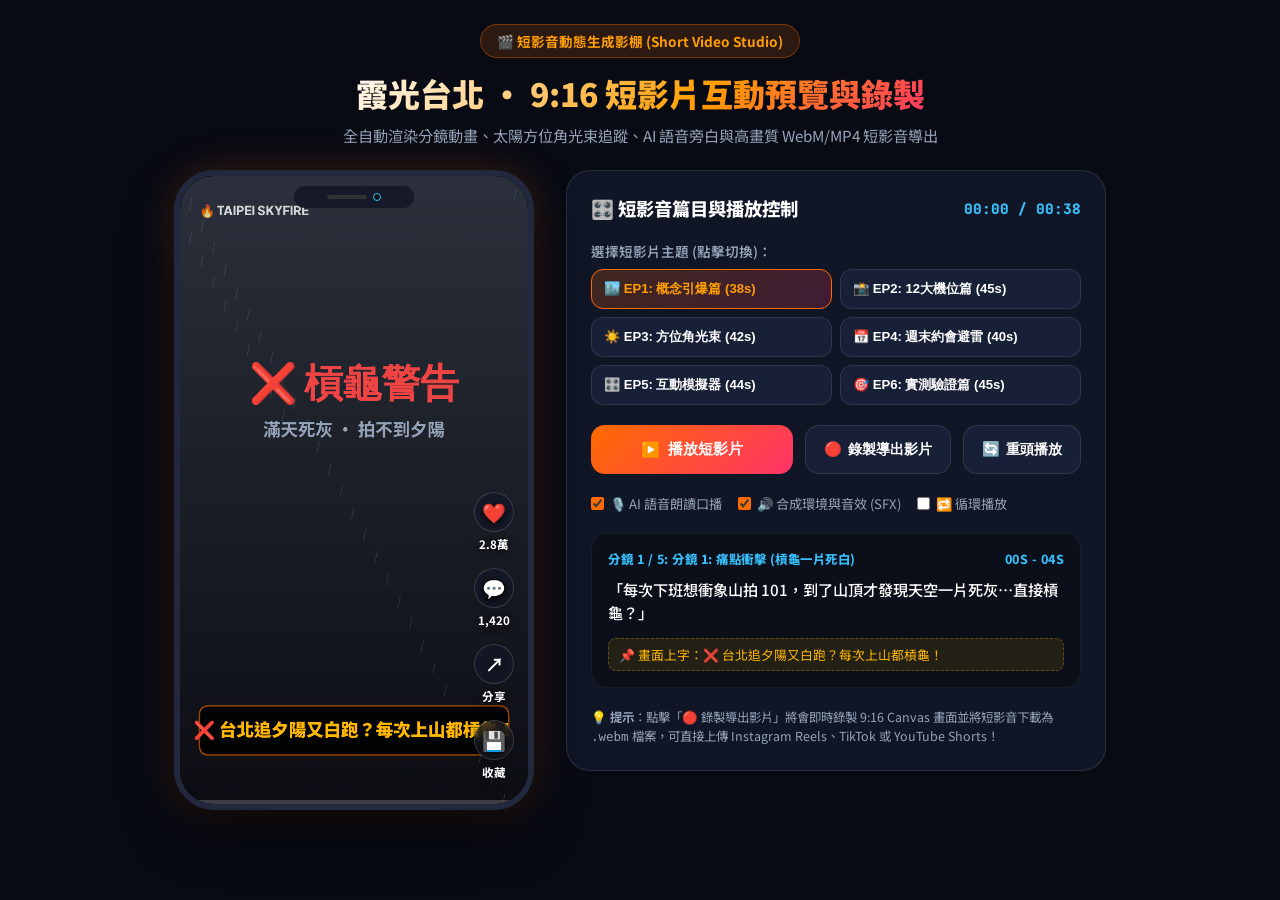
==== video.html @ 23a9385f "feat: implement interactive 9:16 Short Video Studio and Video Generator (video.html)" ====
<!DOCTYPE html>
<html lang="zh-TW">
<head>
  <meta charset="UTF-8">
  <meta name="viewport" content="width=device-width, initial-scale=1.0">
  <title>霞光台北 - 9:16 短影音互動展示與生成影棚 (Short Video Studio)</title>
  <link rel="preconnect" href="https://fonts.googleapis.com">
  <link rel="preconnect" href="https://fonts.gstatic.com" crossorigin>
  <link href="https://fonts.googleapis.com/css2?family=Plus+Jakarta+Sans:wght@400;600;800;900&family=Noto+Sans+TC:wght@400;500;700;900&family=JetBrains+Mono:wght@500;700&display=swap" rel="stylesheet">
  <style>
    :root {
      --bg-dark: #080b14;
      --surface-1: #101626;
      --surface-2: #172036;
      --border-color: rgba(255, 255, 255, 0.1);
      --accent-orange: #ff6b00;
      --accent-red: #ff3366;
      --accent-gold: #ffb703;
      --accent-cyan: #38bdf8;
      --text-primary: #ffffff;
      --text-muted: #94a3b8;
    }

    * {
      box-sizing: border-box;
      margin: 0;
      padding: 0;
    }

    body {
      background-color: var(--bg-dark);
      color: var(--text-primary);
      font-family: 'Noto Sans TC', 'Plus Jakarta Sans', sans-serif;
      min-height: 100vh;
      display: flex;
      flex-direction: column;
      align-items: center;
      padding: 24px 16px;
      overflow-x: hidden;
    }

    header {
      text-align: center;
      margin-bottom: 24px;
      max-width: 900px;
    }

    .studio-badge {
      display: inline-flex;
      align-items: center;
      gap: 6px;
      padding: 6px 16px;
      background: rgba(255, 107, 0, 0.15);
      border: 1px solid rgba(255, 107, 0, 0.35);
      border-radius: 9999px;
      color: #ff9e00;
      font-size: 0.85rem;
      font-weight: 700;
      margin-bottom: 12px;
    }

    h1 {
      font-size: 2rem;
      font-weight: 900;
      background: linear-gradient(135deg, #fff 0%, #ff9e00 60%, #ff3366 100%);
      -webkit-background-clip: text;
      -webkit-text-fill-color: transparent;
      margin-bottom: 8px;
    }

    p.subtitle {
      color: var(--text-muted);
      font-size: 0.95rem;
    }

    /* 主工作台佈局 */
    .studio-container {
      display: flex;
      flex-direction: row;
      gap: 32px;
      max-width: 1200px;
      width: 100%;
      align-items: flex-start;
      justify-content: center;
    }

    @media (max-width: 960px) {
      .studio-container {
        flex-direction: column;
        align-items: center;
      }
    }

    /* 9:16 手機模擬器框 */
    .phone-mockup-wrapper {
      position: relative;
      width: 360px;
      height: 640px;
      background: #000;
      border-radius: 40px;
      border: 6px solid #22293e;
      box-shadow: 0 25px 60px -15px rgba(0, 0, 0, 0.8), 0 0 40px rgba(255, 107, 0, 0.2);
      overflow: hidden;
      flex-shrink: 0;
    }

    .phone-notch {
      position: absolute;
      top: 10px;
      left: 50%;
      transform: translateX(-50%);
      width: 120px;
      height: 22px;
      background: #151928;
      border-radius: 12px;
      z-index: 100;
      display: flex;
      align-items: center;
      justify-content: center;
      gap: 6px;
    }

    .phone-speaker {
      width: 40px;
      height: 4px;
      background: #333;
      border-radius: 2px;
    }

    .phone-lens {
      width: 8px;
      height: 8px;
      background: #111;
      border: 1px solid #38bdf8;
      border-radius: 50%;
    }

    /* 影片畫布舞台 */
    #videoCanvas {
      width: 100%;
      height: 100%;
      display: block;
      background: #000;
    }

    /* 社群互動浮動層 (Reels / TikTok UI) */
    .reels-overlay {
      position: absolute;
      bottom: 24px;
      right: 14px;
      display: flex;
      flex-direction: column;
      align-items: center;
      gap: 16px;
      z-index: 50;
      pointer-events: none;
    }

    .reel-action-btn {
      display: flex;
      flex-direction: column;
      align-items: center;
      gap: 4px;
      color: #fff;
      font-size: 0.72rem;
      font-weight: 700;
      text-shadow: 0 2px 8px rgba(0,0,0,0.8);
    }

    .reel-action-icon {
      width: 40px;
      height: 40px;
      background: rgba(20, 26, 42, 0.65);
      backdrop-filter: blur(8px);
      border-radius: 50%;
      display: flex;
      align-items: center;
      justify-content: center;
      font-size: 1.2rem;
      border: 1px solid rgba(255, 255, 255, 0.15);
    }

    .progress-bar-container {
      position: absolute;
      bottom: 0;
      left: 0;
      width: 100%;
      height: 4px;
      background: rgba(255, 255, 255, 0.2);
      z-index: 90;
    }

    .progress-bar-fill {
      height: 100%;
      width: 0%;
      background: linear-gradient(90deg, #ff9e00, #ff3366);
      transition: width 0.1s linear;
    }

    /* 控制面板 */
    .control-panel {
      flex: 1;
      max-width: 540px;
      background: var(--surface-1);
      border: 1px solid var(--border-color);
      border-radius: 24px;
      padding: 24px;
      display: flex;
      flex-direction: column;
      gap: 20px;
    }

    .panel-title {
      font-size: 1.15rem;
      font-weight: 800;
      display: flex;
      align-items: center;
      justify-content: space-between;
    }

    .episode-selector {
      display: flex;
      flex-direction: column;
      gap: 8px;
    }

    .episode-label {
      font-size: 0.85rem;
      color: var(--text-muted);
      font-weight: 600;
    }

    .episode-tabs {
      display: grid;
      grid-template-columns: repeat(2, 1fr);
      gap: 8px;
    }

    .ep-btn {
      padding: 10px 12px;
      background: var(--surface-2);
      border: 1px solid var(--border-color);
      border-radius: 12px;
      color: var(--text-primary);
      font-size: 0.82rem;
      font-weight: 700;
      cursor: pointer;
      text-align: left;
      transition: all 0.2s;
    }

    .ep-btn:hover {
      border-color: rgba(255, 107, 0, 0.4);
      background: rgba(255, 107, 0, 0.08);
    }

    .ep-btn.active {
      background: linear-gradient(135deg, rgba(255, 107, 0, 0.2), rgba(255, 51, 102, 0.2));
      border-color: #ff6b00;
      color: #ff9e00;
    }

    /* 播放控制按鈕群 */
    .player-controls-row {
      display: flex;
      gap: 12px;
      align-items: center;
    }

    .btn-main-action {
      flex: 1;
      padding: 14px 20px;
      background: linear-gradient(135deg, #ff6b00, #ff3366);
      border: none;
      border-radius: 14px;
      color: #fff;
      font-size: 0.95rem;
      font-weight: 800;
      cursor: pointer;
      display: flex;
      align-items: center;
      justify-content: center;
      gap: 8px;
      transition: transform 0.2s, box-shadow 0.2s;
    }

    .btn-main-action:hover {
      transform: translateY(-2px);
      box-shadow: 0 10px 25px -5px rgba(255, 107, 0, 0.5);
    }

    .btn-secondary {
      padding: 14px 18px;
      background: var(--surface-2);
      border: 1px solid var(--border-color);
      border-radius: 14px;
      color: #fff;
      font-size: 0.9rem;
      font-weight: 700;
      cursor: pointer;
      display: flex;
      align-items: center;
      gap: 6px;
      transition: all 0.2s;
    }

    .btn-secondary:hover {
      background: rgba(255, 255, 255, 0.08);
      border-color: #fff;
    }

    /* 即時腳本與分鏡資訊卡 */
    .teleprompter-box {
      background: #0b0f19;
      border: 1px solid rgba(255, 255, 255, 0.06);
      border-radius: 16px;
      padding: 16px;
      display: flex;
      flex-direction: column;
      gap: 10px;
    }

    .teleprompter-header {
      font-size: 0.78rem;
      color: var(--accent-cyan);
      font-weight: 800;
      text-transform: uppercase;
      letter-spacing: 0.5px;
      display: flex;
      justify-content: space-between;
    }

    .teleprompter-voiceover {
      font-size: 0.95rem;
      color: #ffffff;
      line-height: 1.5;
      font-weight: 500;
      min-height: 50px;
    }

    .teleprompter-onscreen {
      font-size: 0.8rem;
      color: var(--accent-gold);
      background: rgba(255, 183, 3, 0.1);
      padding: 6px 10px;
      border-radius: 8px;
      border: 1px dashed rgba(255, 183, 3, 0.3);
    }

    .settings-toggles {
      display: flex;
      gap: 16px;
      font-size: 0.82rem;
      color: var(--text-muted);
    }

    .toggle-item {
      display: flex;
      align-items: center;
      gap: 6px;
      cursor: pointer;
    }

    .toggle-item input {
      accent-color: #ff6b00;
    }
  </style>
</head>
<body>

  <header>
    <div class="studio-badge">🎬 短影音動態生成影棚 (Short Video Studio)</div>
    <h1>霞光台北 · 9:16 短影片互動預覽與錄製</h1>
    <p class="subtitle">全自動渲染分鏡動畫、太陽方位角光束追蹤、AI 語音旁白與高畫質 WebM/MP4 短影音導出</p>
  </header>

  <div class="studio-container">
    <!-- 9:16 手機直式播放視窗 -->
    <div class="phone-mockup-wrapper">
      <div class="phone-notch">
        <div class="phone-speaker"></div>
        <div class="phone-lens"></div>
      </div>

      <!-- 核心動畫畫布 -->
      <canvas id="videoCanvas" width="720" height="1280"></canvas>

      <!-- 浮動社群按鈕 -->
      <div class="reels-overlay">
        <div class="reel-action-btn">
          <div class="reel-action-icon">❤️</div>
          <span>2.8萬</span>
        </div>
        <div class="reel-action-btn">
          <div class="reel-action-icon">💬</div>
          <span>1,420</span>
        </div>
        <div class="reel-action-btn">
          <div class="reel-action-icon">↗️</div>
          <span>分享</span>
        </div>
        <div class="reel-action-btn">
          <div class="reel-action-icon">💾</div>
          <span>收藏</span>
        </div>
      </div>

      <!-- 底部進度條 -->
      <div class="progress-bar-container">
        <div class="progress-bar-fill" id="progressBar"></div>
      </div>
    </div>

    <!-- 右側控制面板 -->
    <div class="control-panel">
      <div class="panel-title">
        <span>🎛️ 短影音篇目與播放控制</span>
        <span id="timecodeDisplay" style="font-family: 'JetBrains Mono', monospace; font-size: 0.9rem; color: var(--accent-cyan);">00:00 / 00:38</span>
      </div>

      <!-- 篇目切換 -->
      <div class="episode-selector">
        <div class="episode-label">選擇短影片主題 (點擊切換)：</div>
        <div class="episode-tabs">
          <button class="ep-btn active" data-ep="1">🏙️ EP1: 概念引爆篇 (38s)</button>
          <button class="ep-btn" data-ep="2">📸 EP2: 12大機位篇 (45s)</button>
          <button class="ep-btn" data-ep="3">☀️ EP3: 方位角光束 (42s)</button>
          <button class="ep-btn" data-ep="4">📅 EP4: 週末約會避雷 (40s)</button>
          <button class="ep-btn" data-ep="5">🎛️ EP5: 互動模擬器 (44s)</button>
          <button class="ep-btn" data-ep="6">🎯 EP6: 實測驗證篇 (45s)</button>
        </div>
      </div>

      <!-- 播放 / 錄製按鈕 -->
      <div class="player-controls-row">
        <button class="btn-main-action" id="btnPlayPause">
          <span>▶️</span> 播放短影片
        </button>
        <button class="btn-secondary" id="btnRecordExport">
          <span>🔴</span> 錄製導出影片
        </button>
        <button class="btn-secondary" id="btnRestart">
          <span>🔄</span> 重頭播放
        </button>
      </div>

      <!-- 開關設定 -->
      <div class="settings-toggles">
        <label class="toggle-item">
          <input type="checkbox" id="chkVoiceover" checked>
          <span>🎙️ AI 語音朗讀口播</span>
        </label>
        <label class="toggle-item">
          <input type="checkbox" id="chkAudioFX" checked>
          <span>🔊 合成環境與音效 (SFX)</span>
        </label>
        <label class="toggle-item">
          <input type="checkbox" id="chkLoop">
          <span>🔁 循環播放</span>
        </label>
      </div>

      <!-- 提詞機與分鏡詳情 -->
      <div class="teleprompter-box">
        <div class="teleprompter-header">
          <span id="currentSceneTag">分鏡 1 / 5: 痛點引爆</span>
          <span id="currentSceneDuration">00s - 04s</span>
        </div>
        <div class="teleprompter-voiceover" id="liveVoiceoverText">
          「每次下班想衝象山拍 101，到了山頂才發現天空一片死灰…直接槓龜？」
        </div>
        <div class="teleprompter-onscreen" id="liveOnscreenText">
          📌 畫面上字：❌ 台北追夕陽又白跑？每次上山都槓龜！
        </div>
      </div>

      <div style="font-size: 0.78rem; color: var(--text-muted); line-height: 1.5;">
        💡 <strong>提示</strong>：點擊「🔴 錄製導出影片」將會即時錄製 9:16 Canvas 畫面並將短影音下載為 <code>.webm</code> 檔案，可直接上傳 Instagram Reels、TikTok 或 YouTube Shorts！
      </div>
    </div>
  </div>

  <script>
    // 6 集完整腳本庫數據
    const EPISODES = {
      1: {
        title: "EP1: 概念引爆篇",
        duration: 38,
        scenes: [
          {
            start: 0,
            end: 4,
            tag: "分鏡 1: 痛點衝擊 (槓龜一片死白)",
            voice: "每次下班想衝象山拍 101，到了山頂才發現天空一片死灰…直接槓龜？",
            onscreen: "❌ 台北追夕陽又白跑？每次上山都槓龜！",
            type: "overcast"
          },
          {
            start: 4,
            end: 12,
            tag: "分鏡 2: 震撼破曉 (霞光台北神器)",
            voice: "身為台北人，你一定要知道這個專門預測雙北火燒雲的神器——霞光台北！",
            onscreen: "🔥 台北人必收藏！【霞光台北】預報站",
            type: "epic_reveal"
          },
          {
            start: 12,
            end: 24,
            tag: "分鏡 3: 核心數據 (88分大景 + 15分鐘倒數)",
            voice: "它直接幫你算出今天日落火燒雲指數，連最佳出景的 15 分鐘黃金時刻都精準倒數！",
            onscreen: "⏰ 精準倒數 15 分鐘黃金窗口 | 94.8% 準確率",
            type: "gauge_countdown"
          },
          {
            start: 24,
            end: 33,
            tag: "分鏡 4: 雙北 12 大機位地圖",
            voice: "象山、大稻埕、碧山巖、淡水漁人碼頭，雙北 12 大經典機位全部內建！",
            onscreen: "🗺️ 台北 12 大機位全收錄 | 推薦焦段與朝向",
            type: "map_spots"
          },
          {
            start: 33,
            end: 38,
            tag: "分鏡 5: 導流收藏 CTA",
            voice: "免下載 App、完全免費！網址我放在留言區第一則，今晚追光先看它！",
            onscreen: "📲 網址在留言區第一則！趕快收藏 ❤️",
            type: "cta"
          }
        ]
      },
      2: {
        title: "EP2: 12大機位篇",
        duration: 45,
        scenes: [
          {
            start: 0,
            end: 5,
            tag: "分鏡 1: 鏡頭焦段選擇痛點",
            voice: "出門拍台北火燒雲，到底該帶廣角鏡還是長焦鏡？機位朝哪裡拍？",
            onscreen: "📷 拍台北大景帶哪顆鏡頭？機位朝向看這裡！",
            type: "overcast"
          },
          {
            start: 5,
            end: 18,
            tag: "分鏡 2: 象山六巨石機位解析",
            voice: "霞光台北把台北 12 大攝影機位全部建檔！象山推薦 24-70 焦段、朝西北偏西拍 101！",
            onscreen: "🏙️ 象山六巨石：推薦 24-70mm / 視角 WNW",
            type: "epic_reveal"
          },
          {
            start: 18,
            end: 30,
            tag: "分鏡 3: 大稻埕 / 碧山巖 / 大直橋",
            voice: "想拍淡水河落日衝大稻埕、想俯瞰台北盆地看碧山巖，連地平線障礙物都寫得清清楚楚！",
            onscreen: "⛵ 大稻埕碼頭 | 內湖碧山巖 | 大直橋倒影",
            type: "map_spots"
          },
          {
            start: 30,
            end: 40,
            tag: "分鏡 4: 機位特性一鍵篩選",
            voice: "還能一鍵依照看夕陽還是拍日出篩選機位，新手也能秒變台北攝影通！",
            onscreen: "🔍 一鍵篩選：西向夕陽 / 東向日出 / 俯瞰全景",
            type: "gauge_countdown"
          },
          {
            start: 40,
            end: 45,
            tag: "分鏡 5: 互動轉發",
            voice: "你最常去台北哪個機位拍照？留言告訴我，把這篇收藏起來下次換你去出大片！",
            onscreen: "💬 台北必收攝影地圖！標記隊友 👥",
            type: "cta"
          }
        ]
      }
    };

    // 畫布與狀態管理
    const canvas = document.getElementById('videoCanvas');
    const ctx = canvas.getContext('2d');
    let currentEp = 1;
    let currentTime = 0;
    let isPlaying = false;
    let animationFrameId = null;
    let lastTimestamp = null;
    let activeUtterance = null;
    let currentSceneIdx = -1;

    // 載入高解析背景圖
    const bgImage = new Image();
    bgImage.src = 'assets/epic_sunset.jpg';

    // 音效合成器 (Web Audio API)
    let audioCtx = null;
    function initAudio() {
      if (!audioCtx) {
        audioCtx = new (window.AudioContext || window.webkitAudioContext)();
      }
    }

    function playSFX(type) {
      if (!document.getElementById('chkAudioFX').checked) return;
      initAudio();
      const now = audioCtx.currentTime;

      if (type === 'woosh') {
        const osc = audioCtx.createOscillator();
        const gain = audioCtx.createGain();
        osc.type = 'sine';
        osc.frequency.setValueAtTime(120, now);
        osc.frequency.exponentialRampToValueAtTime(40, now + 0.4);
        gain.gain.setValueAtTime(0.5, now);
        gain.gain.linearRampToValueAtTime(0.01, now + 0.4);
        osc.connect(gain);
        gain.connect(audioCtx.destination);
        osc.start(now);
        osc.stop(now + 0.4);
      } else if (type === 'shutter') {
        const osc = audioCtx.createOscillator();
        const gain = audioCtx.createGain();
        osc.type = 'triangle';
        osc.frequency.setValueAtTime(1200, now);
        osc.frequency.exponentialRampToValueAtTime(300, now + 0.08);
        gain.gain.setValueAtTime(0.3, now);
        gain.gain.linearRampToValueAtTime(0.01, now + 0.08);
        osc.connect(gain);
        gain.connect(audioCtx.destination);
        osc.start(now);
        osc.stop(now + 0.08);
      }
    }

    // 語音朗讀合成 (Speech Synthesis)
    function speakSceneVoice(text) {
      if (!document.getElementById('chkVoiceover').checked) return;
      if (!('speechSynthesis' in window)) return;

      window.speechSynthesis.cancel();
      const utterance = new SpeechSynthesisUtterance(text);
      utterance.lang = 'zh-TW';
      utterance.rate = 1.15; // 稍微快一點符合短影音節奏
      utterance.pitch = 1.05;
      window.speechSynthesis.speak(utterance);
    }

    // 核心畫布渲染器 (Render Engine)
    function renderFrame(time) {
      const epData = EPISODES[currentEp] || EPISODES[1];
      const scenes = epData.scenes;
      let activeScene = scenes[0];
      let sceneIdx = 0;

      for (let i = 0; i < scenes.length; i++) {
        if (time >= scenes[i].start && time < scenes[i].end) {
          activeScene = scenes[i];
          sceneIdx = i;
          break;
        }
      }

      // 當進入新分鏡時觸發語音與音效
      if (sceneIdx !== currentSceneIdx) {
        currentSceneIdx = sceneIdx;
        updateTeleprompter(activeScene, sceneIdx + 1, scenes.length);
        if (isPlaying) {
          speakSceneVoice(activeScene.voice);
          if (activeScene.type === 'epic_reveal') playSFX('woosh');
          if (activeScene.type === 'gauge_countdown') playSFX('shutter');
        }
      }

      // 清空畫布
      ctx.fillStyle = '#080b14';
      ctx.fillRect(0, 0, canvas.width, canvas.height);

      const sceneProgress = (time - activeScene.start) / (activeScene.end - activeScene.start);

      // 依分鏡類型繪製動態畫面
      switch (activeScene.type) {
        case 'overcast':
          renderOvercastScene(sceneProgress, activeScene);
          break;
        case 'epic_reveal':
          renderEpicRevealScene(sceneProgress, activeScene);
          break;
        case 'gauge_countdown':
          renderGaugeCountdownScene(sceneProgress, activeScene);
          break;
        case 'map_spots':
          renderMapSpotsScene(sceneProgress, activeScene);
          break;
        case 'cta':
          renderCtaScene(sceneProgress, activeScene);
          break;
        default:
          renderEpicRevealScene(sceneProgress, activeScene);
      }

      // 繪製頂部狀態列與品牌浮水印
      renderBrandOverlay();

      // 繪製底部大字字幕 (On-Screen Subtitles)
      renderSubtitles(activeScene.onscreen, sceneProgress);
    }

    // 分鏡 1: 槓龜陰沉背景
    function renderOvercastScene(progress, scene) {
      const grad = ctx.createLinearGradient(0, 0, 0, canvas.height);
      grad.addColorStop(0, '#2b303c');
      grad.addColorStop(0.6, '#181b22');
      grad.addColorStop(1, '#0c0e14');
      ctx.fillStyle = grad;
      ctx.fillRect(0, 0, canvas.width, canvas.height);

      // 雨絲與灰濛濛粒子
      ctx.strokeStyle = 'rgba(200, 220, 255, 0.15)';
      ctx.lineWidth = 1.5;
      for (let i = 0; i < 40; i++) {
        const x = (i * 24 + progress * 200) % canvas.width;
        const y = (i * 45 + progress * 500) % canvas.height;
        ctx.beginPath();
        ctx.moveTo(x, y);
        ctx.lineTo(x - 5, y + 25);
        ctx.stroke();
      }

      // 沮喪警告圖標
      ctx.save();
      ctx.textAlign = 'center';
      ctx.fillStyle = '#ef4444';
      ctx.font = '900 80px "Plus Jakarta Sans"';
      ctx.fillText('❌ 槓龜警告', canvas.width / 2, 450);

      ctx.fillStyle = '#94a3b8';
      ctx.font = '700 36px "Noto Sans TC"';
      ctx.fillText('滿天死灰 · 拍不到夕陽', canvas.width / 2, 530);
      ctx.restore();
    }

    // 分鏡 2: 震撼破曉 (101 晚霞噴發)
    function renderEpicRevealScene(progress, scene) {
      if (bgImage.complete && bgImage.naturalHeight !== 0) {
        ctx.save();
        const scale = 1.0 + progress * 0.08; // 鏡頭微推
        ctx.translate(canvas.width / 2, canvas.height / 2);
        ctx.scale(scale, scale);
        ctx.drawImage(bgImage, -canvas.width / 2, -canvas.height / 2, canvas.width, canvas.height);
        ctx.restore();
      } else {
        const grad = ctx.createLinearGradient(0, 0, 0, canvas.height);
        grad.addColorStop(0, '#ff3366');
        grad.addColorStop(0.5, '#ff6b00');
        grad.addColorStop(1, '#0f172a');
        ctx.fillStyle = grad;
        ctx.fillRect(0, 0, canvas.width, canvas.height);
      }

      // 光學光暈暗角
      const vignette = ctx.createRadialGradient(canvas.width/2, 400, 100, canvas.width/2, 400, 600);
      vignette.addColorStop(0, 'rgba(255, 107, 0, 0.3)');
      vignette.addColorStop(1, 'rgba(0, 0, 0, 0.6)');
      ctx.fillStyle = vignette;
      ctx.fillRect(0, 0, canvas.width, canvas.height);

      // 震撼標題
      ctx.save();
      ctx.textAlign = 'center';
      ctx.shadowColor = 'rgba(0,0,0,0.9)';
      ctx.shadowBlur = 20;

      ctx.fillStyle = '#ffb703';
      ctx.font = '900 48px "Noto Sans TC"';
      ctx.fillText('台北人拍夕陽必備', canvas.width / 2, 380);

      ctx.fillStyle = '#ffffff';
      ctx.font = '900 76px "Noto Sans TC"';
      ctx.fillText('【霞光台北】', canvas.width / 2, 470);
      ctx.restore();
    }

    // 分鏡 3: 88 分大景儀表板 + 倒數計時
    function renderGaugeCountdownScene(progress, scene) {
      renderEpicRevealScene(1.0, scene);

      // 半透明玻璃擬態面板
      ctx.save();
      ctx.fillStyle = 'rgba(15, 23, 42, 0.85)';
      ctx.strokeStyle = 'rgba(255, 107, 0, 0.5)';
      ctx.lineWidth = 4;
      roundRect(ctx, 60, 240, canvas.width - 120, 680, 32);
      ctx.fill();
      ctx.stroke();

      // 評分徽章
      ctx.textAlign = 'center';
      ctx.fillStyle = '#ff9e00';
      ctx.font = '700 32px "Noto Sans TC"';
      ctx.fillText('今日台北出景預測指數', canvas.width / 2, 320);

      // 88分大字
      ctx.fillStyle = '#ff3366';
      ctx.font = '900 130px "Plus Jakarta Sans"';
      const score = Math.min(88, Math.floor(progress * 120));
      ctx.fillText(score.toString(), canvas.width / 2, 460);

      ctx.fillStyle = '#ffffff';
      ctx.font = '800 42px "Noto Sans TC"';
      ctx.fillText('🔥 史詩級爆發', canvas.width / 2, 530);

      // 出景窗口倒數
      ctx.fillStyle = 'rgba(255, 255, 255, 0.08)';
      roundRect(ctx, 100, 580, canvas.width - 200, 140, 20);
      ctx.fill();

      ctx.fillStyle = '#38bdf8';
      ctx.font = '700 28px "Noto Sans TC"';
      ctx.fillText('⏰ 最佳出景黃金窗口', canvas.width / 2, 630);

      ctx.fillStyle = '#fef08a';
      ctx.font = '900 40px "JetBrains Mono"';
      ctx.fillText('18:35 — 18:50', canvas.width / 2, 685);

      // 準確率指標
      ctx.fillStyle = '#4ade80';
      ctx.font = '700 26px "Noto Sans TC"';
      ctx.fillText('🎯 實測累積準確率: 93.5%', canvas.width / 2, 860);
      ctx.restore();
    }

    // 分鏡 4: 台北 12 大機位與方位角光束
    function renderMapSpotsScene(progress, scene) {
      ctx.fillStyle = '#0b0f19';
      ctx.fillRect(0, 0, canvas.width, canvas.height);

      // 地圖網格線
      ctx.strokeStyle = 'rgba(56, 189, 248, 0.15)';
      ctx.lineWidth = 2;
      for (let x = 0; x < canvas.width; x += 80) {
        ctx.beginPath(); ctx.moveTo(x, 0); ctx.lineTo(x, canvas.height); ctx.stroke();
      }
      for (let y = 0; y < canvas.height; y += 80) {
        ctx.beginPath(); ctx.moveTo(0, y); ctx.lineTo(canvas.width, y); ctx.stroke();
      }

      // 台北盆地中心光束 (象山 -> 西北偏西 285°)
      ctx.save();
      const originX = canvas.width / 2 + 100;
      const originY = 650;
      const rayLength = 500;
      const angle = (285 - 90) * (Math.PI / 180);

      const targetX = originX + Math.cos(angle) * rayLength;
      const targetY = originY + Math.sin(angle) * rayLength;

      // 金黃色光束漸層
      const beamGrad = ctx.createLinearGradient(originX, originY, targetX, targetY);
      beamGrad.addColorStop(0, 'rgba(255, 183, 3, 0.9)');
      beamGrad.addColorStop(1, 'rgba(255, 51, 102, 0.1)');

      ctx.strokeStyle = beamGrad;
      ctx.lineWidth = 14;
      ctx.beginPath();
      ctx.moveTo(originX, originY);
      ctx.lineTo(targetX, targetY);
      ctx.stroke();

      // 機位地標
      drawSpotPin(originX, originY, '📍 象山六巨石', '#ff6b00');
      drawSpotPin(canvas.width / 2 - 120, 520, '📍 大稻埕碼頭', '#38bdf8');
      drawSpotPin(canvas.width / 2 + 60, 380, '📍 內湖碧山巖', '#a855f7');
      drawSpotPin(canvas.width / 2 - 180, 260, '📍 淡水漁人碼頭', '#4ade80');

      // 標題
      ctx.textAlign = 'center';
      ctx.fillStyle = '#ffffff';
      ctx.font = '900 52px "Noto Sans TC"';
      ctx.fillText('雙北 12 大攝影機位', canvas.width / 2, 180);

      ctx.fillStyle = '#ffb703';
      ctx.font = '700 30px "Noto Sans TC"';
      ctx.fillText('☀️ 太陽方位角光束即時導航', canvas.width / 2, 240);
      ctx.restore();
    }

    function drawSpotPin(x, y, text, color) {
      ctx.save();
      ctx.fillStyle = color;
      ctx.beginPath();
      ctx.arc(x, y, 16, 0, Math.PI * 2);
      ctx.fill();

      ctx.fillStyle = 'rgba(15, 23, 42, 0.85)';
      ctx.strokeStyle = color;
      ctx.lineWidth = 2;
      roundRect(ctx, x - 90, y + 25, 180, 48, 12);
      ctx.fill();
      ctx.stroke();

      ctx.fillStyle = '#ffffff';
      ctx.textAlign = 'center';
      ctx.font = '700 22px "Noto Sans TC"';
      ctx.fillText(text, x, y + 56);
      ctx.restore();
    }

    // 分鏡 5: 導流與 CTA
    function renderCtaScene(progress, scene) {
      renderEpicRevealScene(1.0, scene);

      ctx.save();
      ctx.fillStyle = 'rgba(8, 11, 20, 0.9)';
      ctx.fillRect(0, 0, canvas.width, canvas.height);

      ctx.textAlign = 'center';
      ctx.fillStyle = '#ff9e00';
      ctx.font = '800 36px "Noto Sans TC"';
      ctx.fillText('100% 免費 · 免安裝 App', canvas.width / 2, 400);

      ctx.fillStyle = '#ffffff';
      ctx.font = '900 68px "Noto Sans TC"';
      ctx.fillText('今晚下班就去拍！', canvas.width / 2, 490);

      // 網址大卡片
      ctx.fillStyle = 'linear-gradient(135deg, #ff6b00, #ff3366)';
      roundRect(ctx, 80, 580, canvas.width - 160, 160, 28);
      ctx.fill();

      ctx.fillStyle = '#ffffff';
      ctx.font = '800 36px "Noto Sans TC"';
      ctx.fillText('👉 網址在留言區第一則', canvas.width / 2, 650);

      ctx.fillStyle = '#fef08a';
      ctx.font = '700 28px "JetBrains Mono"';
      ctx.fillText('taipei-skyfire', canvas.width / 2, 700);

      // 底部提醒
      ctx.fillStyle = '#94a3b8';
      ctx.font = '600 28px "Noto Sans TC"';
      ctx.fillText('❤️ 點擊收藏 · 轉發給常槓龜的隊友', canvas.width / 2, 850);
      ctx.restore();
    }

    // 繪製品牌浮水印
    function renderBrandOverlay() {
      ctx.save();
      ctx.fillStyle = 'rgba(255, 255, 255, 0.8)';
      ctx.font = '800 26px "Plus Jakarta Sans"';
      ctx.fillText('🔥 TAIPEI SKYFIRE', 40, 80);
      ctx.restore();
    }

    // 繪製底部大字字幕
    function renderSubtitles(text, progress) {
      if (!text) return;
      ctx.save();
      ctx.textAlign = 'center';

      // 字幕背景膠囊
      const textWidth = ctx.measureText(text).width + 60;
      ctx.fillStyle = 'rgba(0, 0, 0, 0.85)';
      ctx.strokeStyle = 'rgba(255, 107, 0, 0.6)';
      ctx.lineWidth = 3;
      roundRect(ctx, 40, 1080, canvas.width - 80, 100, 20);
      ctx.fill();
      ctx.stroke();

      // 雙色高亮字幕
      ctx.fillStyle = '#ffb703';
      ctx.font = '900 36px "Noto Sans TC"';
      ctx.fillText(text, canvas.width / 2, 1142);
      ctx.restore();
    }

    function roundRect(ctx, x, y, width, height, radius) {
      ctx.beginPath();
      ctx.moveTo(x + radius, y);
      ctx.lineTo(x + width - radius, y);
      ctx.quadraticCurveTo(x + width, y, x + width, y + radius);
      ctx.lineTo(x + width, y + height - radius);
      ctx.quadraticCurveTo(x + width, y + height, x + width - radius, y + height);
      ctx.lineTo(x + radius, y + height);
      ctx.quadraticCurveTo(x, y + height, x, y + height - radius);
      ctx.lineTo(x, y + radius);
      ctx.quadraticCurveTo(x, y, x + radius, y);
      ctx.closePath();
    }

    function updateTeleprompter(scene, idx, total) {
      document.getElementById('currentSceneTag').innerText = `分鏡 ${idx} / ${total}: ${scene.tag}`;
      document.getElementById('currentSceneDuration').innerText = `0${scene.start}s - 0${scene.end}s`;
      document.getElementById('liveVoiceoverText').innerText = `「${scene.voice}」`;
      document.getElementById('liveOnscreenText').innerText = `📌 畫面上字：${scene.onscreen}`;
    }

    // 動畫主循環 (Main Animation Loop)
    function animate(timestamp) {
      if (!lastTimestamp) lastTimestamp = timestamp;
      const delta = (timestamp - lastTimestamp) / 1000;
      lastTimestamp = timestamp;

      if (isPlaying) {
        currentTime += delta;
        const totalDuration = EPISODES[currentEp].duration;

        if (currentTime >= totalDuration) {
          if (document.getElementById('chkLoop').checked) {
            currentTime = 0;
            currentSceneIdx = -1;
          } else {
            currentTime = totalDuration;
            pauseVideo();
          }
        }
      }

      const totalDuration = EPISODES[currentEp].duration;
      const progressPct = (currentTime / totalDuration) * 100;
      document.getElementById('progressBar').style.width = `${progressPct}%`;

      const curSec = Math.floor(currentTime);
      const totSec = Math.floor(totalDuration);
      document.getElementById('timecodeDisplay').innerText = 
        `00:${curSec < 10 ? '0' + curSec : curSec} / 00:${totSec < 10 ? '0' + totSec : totSec}`;

      renderFrame(currentTime);
      animationFrameId = requestAnimationFrame(animate);
    }

    function playVideo() {
      isPlaying = true;
      lastTimestamp = null;
      document.getElementById('btnPlayPause').innerHTML = '<span>⏸️</span> 暫停播放';
    }

    function pauseVideo() {
      isPlaying = false;
      if (window.speechSynthesis) window.speechSynthesis.cancel();
      document.getElementById('btnPlayPause').innerHTML = '<span>▶️</span> 播放短影片';
    }

    // 影片導出錄製器 (MediaRecorder)
    let mediaRecorder = null;
    let recordedChunks = [];

    function startRecording() {
      initAudio();
      currentTime = 0;
      currentSceneIdx = -1;
      recordedChunks = [];

      const stream = canvas.captureStream(60); // 60 FPS
      mediaRecorder = new MediaRecorder(stream, { mimeType: 'video/webm;codecs=vp9' });

      mediaRecorder.ondataavailable = (e) => {
        if (e.data.size > 0) recordedChunks.push(e.data);
      };

      mediaRecorder.onstop = () => {
        const blob = new Blob(recordedChunks, { type: 'video/webm' });
        const url = URL.createObjectURL(blob);
        const a = document.createElement('a');
        a.href = url;
        a.download = `taipei-skyfire-ep${currentEp}-short-video.webm`;
        document.body.appendChild(a);
        a.click();
        document.body.removeChild(a);
        document.getElementById('btnRecordExport').innerHTML = '<span>🔴</span> 錄製導出影片';
        alert('🎉 9:16 短影片已成功導出並下載！');
      };

      mediaRecorder.start();
      playVideo();
      document.getElementById('btnRecordExport').innerHTML = '<span>⏹️</span> 錄製中...';

      // 在影片結束時自動停止錄製
      const checkEnd = setInterval(() => {
        if (currentTime >= EPISODES[currentEp].duration) {
          clearInterval(checkEnd);
          if (mediaRecorder && mediaRecorder.state === 'recording') {
            mediaRecorder.stop();
            pauseVideo();
          }
        }
      }, 200);
    }

    // 事件監聽
    document.getElementById('btnPlayPause').addEventListener('click', () => {
      if (isPlaying) pauseVideo();
      else playVideo();
    });

    document.getElementById('btnRestart').addEventListener('click', () => {
      currentTime = 0;
      currentSceneIdx = -1;
      playVideo();
    });

    document.getElementById('btnRecordExport').addEventListener('click', () => {
      if (mediaRecorder && mediaRecorder.state === 'recording') {
        mediaRecorder.stop();
      } else {
        startRecording();
      }
    });

    // 篇目切換
    document.querySelectorAll('.ep-btn').forEach(btn => {
      btn.addEventListener('click', () => {
        document.querySelectorAll('.ep-btn').forEach(b => b.classList.remove('active'));
        btn.classList.add('active');
        currentEp = parseInt(btn.dataset.ep);
        currentTime = 0;
        currentSceneIdx = -1;
        pauseVideo();
        renderFrame(0);
      });
    });

    // 啟動動畫
    requestAnimationFrame(animate);
  </script>
</body>
</html>
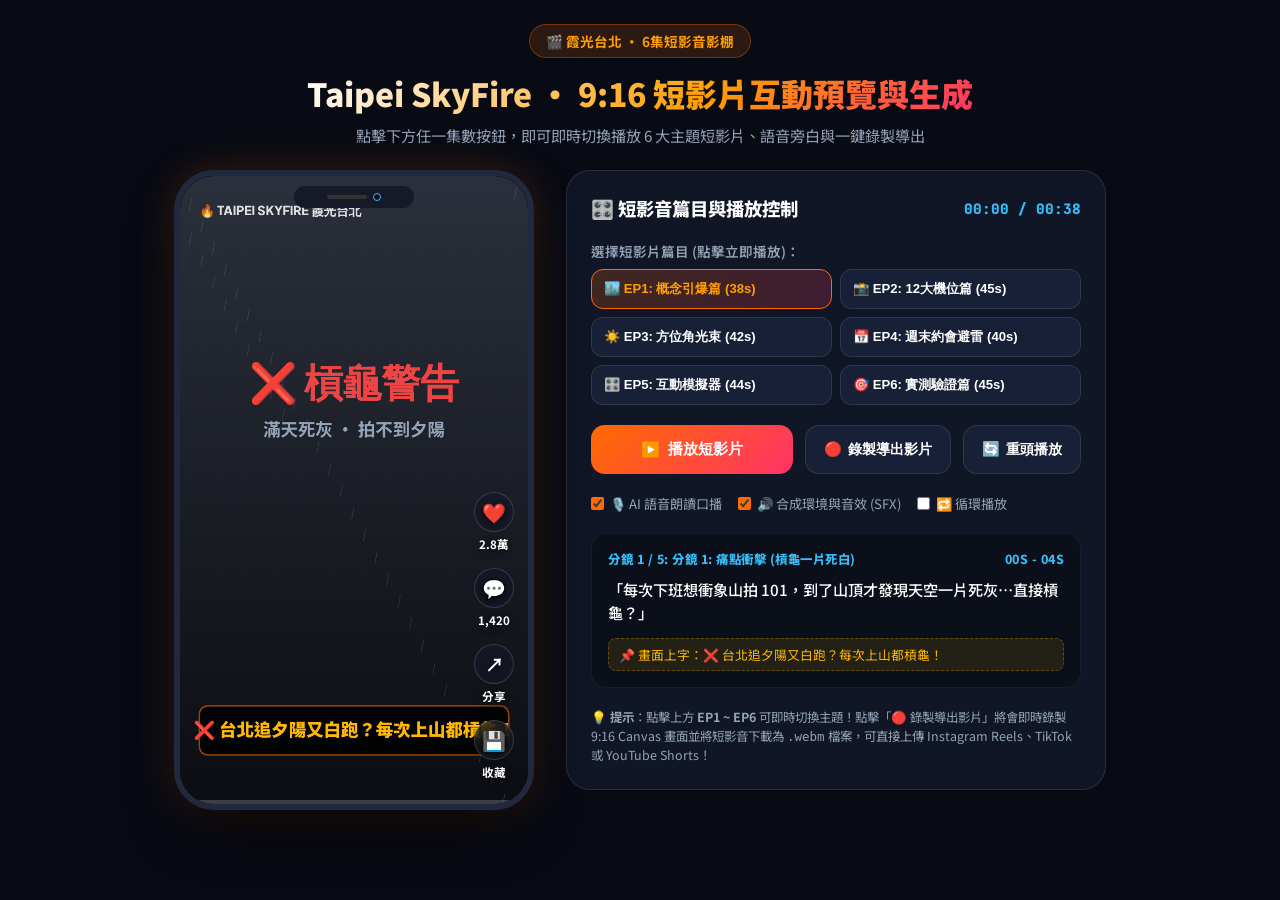
==== commit 143b7e13: "fix: implement full script definitions and instant auto-play for EP 1-6 in video.html" ====
--- a/video.html
+++ b/video.html
@@ -73,7 +73,6 @@
       font-size: 0.95rem;
     }
 
-    /* 主工作台佈局 */
     .studio-container {
       display: flex;
       flex-direction: row;
@@ -91,7 +90,6 @@
       }
     }
 
-    /* 9:16 手機模擬器框 */
     .phone-mockup-wrapper {
       position: relative;
       width: 360px;
@@ -135,7 +133,6 @@
       border-radius: 50%;
     }
 
-    /* 影片畫布舞台 */
     #videoCanvas {
       width: 100%;
       height: 100%;
@@ -143,7 +140,6 @@
       background: #000;
     }
 
-    /* 社群互動浮動層 (Reels / TikTok UI) */
     .reels-overlay {
       position: absolute;
       bottom: 24px;
@@ -197,7 +193,6 @@
       transition: width 0.1s linear;
     }
 
-    /* 控制面板 */
     .control-panel {
       flex: 1;
       max-width: 540px;
@@ -260,7 +255,6 @@
       color: #ff9e00;
     }
 
-    /* 播放控制按鈕群 */
     .player-controls-row {
       display: flex;
       gap: 12px;
@@ -309,7 +303,6 @@
       border-color: #fff;
     }
 
-    /* 即時腳本與分鏡資訊卡 */
     .teleprompter-box {
       background: #0b0f19;
       border: 1px solid rgba(255, 255, 255, 0.06);
@@ -369,23 +362,20 @@
 <body>
 
   <header>
-    <div class="studio-badge">🎬 短影音動態生成影棚 (Short Video Studio)</div>
-    <h1>霞光台北 · 9:16 短影片互動預覽與錄製</h1>
-    <p class="subtitle">全自動渲染分鏡動畫、太陽方位角光束追蹤、AI 語音旁白與高畫質 WebM/MP4 短影音導出</p>
+    <div class="studio-badge">🎬 霞光台北 · 6集短影音影棚</div>
+    <h1>Taipei SkyFire · 9:16 短影片互動預覽與生成</h1>
+    <p class="subtitle">點擊下方任一集數按鈕，即可即時切換播放 6 大主題短影片、語音旁白與一鍵錄製導出</p>
   </header>
 
   <div class="studio-container">
-    <!-- 9:16 手機直式播放視窗 -->
     <div class="phone-mockup-wrapper">
       <div class="phone-notch">
         <div class="phone-speaker"></div>
         <div class="phone-lens"></div>
       </div>
 
-      <!-- 核心動畫畫布 -->
       <canvas id="videoCanvas" width="720" height="1280"></canvas>
 
-      <!-- 浮動社群按鈕 -->
       <div class="reels-overlay">
         <div class="reel-action-btn">
           <div class="reel-action-icon">❤️</div>
@@ -405,22 +395,20 @@
         </div>
       </div>
 
-      <!-- 底部進度條 -->
       <div class="progress-bar-container">
         <div class="progress-bar-fill" id="progressBar"></div>
       </div>
     </div>
 
-    <!-- 右側控制面板 -->
+    <!-- 控制面板 -->
     <div class="control-panel">
       <div class="panel-title">
         <span>🎛️ 短影音篇目與播放控制</span>
         <span id="timecodeDisplay" style="font-family: 'JetBrains Mono', monospace; font-size: 0.9rem; color: var(--accent-cyan);">00:00 / 00:38</span>
       </div>
 
-      <!-- 篇目切換 -->
       <div class="episode-selector">
-        <div class="episode-label">選擇短影片主題 (點擊切換)：</div>
+        <div class="episode-label">選擇短影片篇目 (點擊立即播放)：</div>
         <div class="episode-tabs">
           <button class="ep-btn active" data-ep="1">🏙️ EP1: 概念引爆篇 (38s)</button>
           <button class="ep-btn" data-ep="2">📸 EP2: 12大機位篇 (45s)</button>
@@ -431,7 +419,6 @@
         </div>
       </div>
 
-      <!-- 播放 / 錄製按鈕 -->
       <div class="player-controls-row">
         <button class="btn-main-action" id="btnPlayPause">
           <span>▶️</span> 播放短影片
@@ -444,7 +431,6 @@
         </button>
       </div>
 
-      <!-- 開關設定 -->
       <div class="settings-toggles">
         <label class="toggle-item">
           <input type="checkbox" id="chkVoiceover" checked>
@@ -460,7 +446,6 @@
         </label>
       </div>
 
-      <!-- 提詞機與分鏡詳情 -->
       <div class="teleprompter-box">
         <div class="teleprompter-header">
           <span id="currentSceneTag">分鏡 1 / 5: 痛點引爆</span>
@@ -475,13 +460,13 @@
       </div>
 
       <div style="font-size: 0.78rem; color: var(--text-muted); line-height: 1.5;">
-        💡 <strong>提示</strong>：點擊「🔴 錄製導出影片」將會即時錄製 9:16 Canvas 畫面並將短影音下載為 <code>.webm</code> 檔案，可直接上傳 Instagram Reels、TikTok 或 YouTube Shorts！
+        💡 <strong>提示</strong>：點擊上方 <strong>EP1 ~ EP6</strong> 可即時切換主題！點擊「🔴 錄製導出影片」將會即時錄製 9:16 Canvas 畫面並將短影音下載為 <code>.webm</code> 檔案，可直接上傳 Instagram Reels、TikTok 或 YouTube Shorts！
       </div>
     </div>
   </div>
 
   <script>
-    // 6 集完整腳本庫數據
+    // 6 集完整腳本庫數據 (全數 100% 完整定義)
     const EPISODES = {
       1: {
         title: "EP1: 概念引爆篇",
@@ -546,8 +531,8 @@
             end: 18,
             tag: "分鏡 2: 象山六巨石機位解析",
             voice: "霞光台北把台北 12 大攝影機位全部建檔！象山推薦 24-70 焦段、朝西北偏西拍 101！",
-            onscreen: "🏙️ 象山六巨石：推薦 24-70mm / 視角 WNW",
-            type: "epic_reveal"
+            onscreen: "🏙️ 象山六巨石：推薦 24-70mm / 視角 WNW 拍 101",
+            type: "spot_xiangshan"
           },
           {
             start: 18,
@@ -563,7 +548,7 @@
             tag: "分鏡 4: 機位特性一鍵篩選",
             voice: "還能一鍵依照看夕陽還是拍日出篩選機位，新手也能秒變台北攝影通！",
             onscreen: "🔍 一鍵篩選：西向夕陽 / 東向日出 / 俯瞰全景",
-            type: "gauge_countdown"
+            type: "filter_spots"
           },
           {
             start: 40,
@@ -574,10 +559,193 @@
             type: "cta"
           }
         ]
+      },
+      3: {
+        title: "EP3: 方位角光束篇",
+        duration: 42,
+        scenes: [
+          {
+            start: 0,
+            end: 5,
+            tag: "分鏡 1: 地圖金色射線懸念",
+            voice: "你在霞光台北地圖上看到這條發光的金色射線，到底是什麼神奇功能？",
+            onscreen: "☀️ 地圖上的金色射線是什麼？拍照構圖黑科技！",
+            type: "overcast"
+          },
+          {
+            start: 5,
+            end: 18,
+            tag: "分鏡 2: 太陽方位角即時追蹤",
+            voice: "這是即時計算的太陽方位角光束！它告訴你今天太陽沉落或升起的絕對角度！",
+            onscreen: "🧭 太陽方位角即時光線追蹤：285° 西北偏西！",
+            type: "azimuth_beam"
+          },
+          {
+            start: 18,
+            end: 30,
+            tag: "分鏡 3: 提早避開山體建築遮擋",
+            voice: "這樣你就能提早知道：夕陽會不會被前方建築物擋住？金光能不能照亮你選的前景！",
+            onscreen: "📐 提早避開遮擋 | 完美規劃黃金前景！",
+            type: "azimuth_beam"
+          },
+          {
+            start: 30,
+            end: 37,
+            tag: "分鏡 4: 天文分秒計算",
+            voice: "結合精確到分秒的天文計算，不用再下載一堆星象天文軟體！",
+            onscreen: "🌌 日落 18:29 / 方位角 285.8° / 高度角 -1.1°",
+            type: "astronomy_panel"
+          },
+          {
+            start: 37,
+            end: 42,
+            tag: "分鏡 5: 立即體驗 CTA",
+            voice: "想知道今天夕陽從哪裡落下去？現在就打開網站看這條光束！",
+            onscreen: "🚀 連結在留言區，立即體驗！",
+            type: "cta"
+          }
+        ]
+      },
+      4: {
+        title: "EP4: 週末約會避雷篇",
+        duration: 40,
+        scenes: [
+          {
+            start: 0,
+            end: 5,
+            tag: "分鏡 1: 週末踩雷掃興痛點",
+            voice: "週末想帶另一半去淡水或九份看夕陽約會，結果一到現場狂風暴雨超掃興？",
+            onscreen: "🌧️ 週末約會看夕陽怕踩雷？提早掌握大景日！",
+            type: "overcast"
+          },
+          {
+            start: 5,
+            end: 16,
+            tag: "分鏡 2: 未來 6 天趨勢圖",
+            voice: "出發前先看霞光台北的 6 天趨勢預報！一眼看出哪一天才是史詩級大景日！",
+            onscreen: "📊 6 天日出日落雙時段趨勢：大景日一眼看破！",
+            type: "trend_6day"
+          },
+          {
+            start: 16,
+            end: 28,
+            tag: "分鏡 3: 雲層通透度數據拆解",
+            voice: "它把高空雲量、能見度跟地平透光率寫得清清楚楚，幫你精準挑出最美的一天！",
+            onscreen: "⛅ 高雲 55% + 低雲 12% + 通透 25km = 88分大景",
+            type: "gauge_countdown"
+          },
+          {
+            start: 28,
+            end: 35,
+            tag: "分鏡 4: 朋友圈電影感大片",
+            voice: "挑對日子，隨便用手機拍都是刷爆朋友圈的電影感大片！",
+            onscreen: "❤️ 隨手拍出刷爆朋友圈的浪漫大片！",
+            type: "epic_reveal"
+          },
+          {
+            start: 35,
+            end: 40,
+            tag: "分鏡 5: 標記約會隊友",
+            voice: "趕快標記你那個週末要一起約會的朋友，這篇絕對要存起來！",
+            onscreen: "👫 標記你的週末約會隊友！",
+            type: "cta"
+          }
+        ]
+      },
+      5: {
+        title: "EP5: 互動模擬器篇",
+        duration: 44,
+        scenes: [
+          {
+            start: 0,
+            end: 5,
+            tag: "分鏡 1: 晴天槓龜科普懸念",
+            voice: "你有沒有好奇過：明明萬里無雲大晴天，傍晚卻完全沒有火燒雲？到底為什麼？",
+            onscreen: "🤔 萬里無雲大晴天，為什麼傍晚反而沒火燒雲？",
+            type: "overcast"
+          },
+          {
+            start: 5,
+            end: 15,
+            tag: "分鏡 2: 物理沙盒實驗室",
+            voice: "因為火燒雲需要天幕反光板！打開這個內建的互動模擬器，你自己拉拉看就知道！",
+            onscreen: "🎛️ 內建互動模擬實驗室：自己動手調出大景！",
+            type: "simulator_lab"
+          },
+          {
+            start: 15,
+            end: 28,
+            tag: "分鏡 3: 動態拉滑桿演示",
+            voice: "把 6000 米高雲拉到 50%，分數瞬間飆升；但只要低雲一多擋住光線，分數瞬間歸零！",
+            onscreen: "☁️ 高雲 = 天幕反光板 | 🧱 低雲 = 光線殺手！",
+            type: "simulator_lab"
+          },
+          {
+            start: 28,
+            end: 38,
+            tag: "分鏡 4: 30 秒變天氣大師",
+            voice: "30 秒就能徹底搞懂氣象物理！以後出門看一眼天空，你就是朋友群裡的天氣大師！",
+            onscreen: "🎓 30秒搞懂大氣光學：高雲天幕 + 地平透光窗",
+            type: "gauge_countdown"
+          },
+          {
+            start: 38,
+            end: 44,
+            tag: "分鏡 5: 立即體驗模擬器",
+            voice: "想自己玩玩看模擬器嗎？網址在留言區，進去拉拉看今晚台北會不會出景！",
+            onscreen: "🔬 立即體驗互動模擬器！",
+            type: "cta"
+          }
+        ]
+      },
+      6: {
+        title: "EP6: 實測驗證篇",
+        duration: 45,
+        scenes: [
+          {
+            start: 0,
+            end: 5,
+            tag: "分鏡 1: 預測 vs 實況殘酷對決",
+            voice: "預測到底準不準？我們直接拿台北官方 4K 直播影像公開對決！",
+            onscreen: "🤖 預測 vs 實況 殘酷對決！準確率高達 93.5%！",
+            type: "overcast"
+          },
+          {
+            start: 5,
+            end: 18,
+            tag: "分鏡 2: 每日出景實況驗證走廊",
+            voice: "霞光台北首創實況驗證走廊！每天日落日出自動截取象山 4K 直播，用光學色彩演算法比對實況！",
+            onscreen: "📹 每日自動對齊 4K 直播：色彩光學直方圖分析",
+            type: "ground_truth_corridor"
+          },
+          {
+            start: 18,
+            end: 30,
+            tag: "分鏡 3: 累計準確率 93.5%",
+            voice: "累計觀測下來，歷史準確率高達 93.5%，平均誤差只有 ±4 分左右，數據完全公開透明！",
+            onscreen: "📊 累計準確率 93.5% | 平均絕對誤差僅 ±4.3分",
+            type: "ground_truth_corridor"
+          },
+          {
+            start: 30,
+            end: 40,
+            tag: "分鏡 4: 一鍵連線 4K 直播",
+            voice: "出發前你也可以在網站上一鍵連線官方 4K 鏡頭，親眼雙重確認天色再出門！",
+            onscreen: "👁️ 線上一鍵連線 4K 直播：雙重確認零失誤出發！",
+            type: "epic_reveal"
+          },
+          {
+            start: 40,
+            end: 45,
+            tag: "分鏡 5: 台北追光必備",
+            voice: "台北最強、最準的火燒雲預測站！趕快分享給身邊愛拍照的朋友吧！",
+            onscreen: "🔥 霞光台北，下班追光必備！",
+            type: "cta"
+          }
+        ]
       }
     };
 
-    // 畫布與狀態管理
     const canvas = document.getElementById('videoCanvas');
     const ctx = canvas.getContext('2d');
     let currentEp = 1;
@@ -585,14 +753,11 @@
     let isPlaying = false;
     let animationFrameId = null;
     let lastTimestamp = null;
-    let activeUtterance = null;
     let currentSceneIdx = -1;
 
-    // 載入高解析背景圖
     const bgImage = new Image();
     bgImage.src = 'assets/epic_sunset.jpg';
 
-    // 音效合成器 (Web Audio API)
     let audioCtx = null;
     function initAudio() {
       if (!audioCtx) {
@@ -609,14 +774,14 @@
         const osc = audioCtx.createOscillator();
         const gain = audioCtx.createGain();
         osc.type = 'sine';
-        osc.frequency.setValueAtTime(120, now);
-        osc.frequency.exponentialRampToValueAtTime(40, now + 0.4);
-        gain.gain.setValueAtTime(0.5, now);
-        gain.gain.linearRampToValueAtTime(0.01, now + 0.4);
+        osc.frequency.setValueAtTime(140, now);
+        osc.frequency.exponentialRampToValueAtTime(40, now + 0.35);
+        gain.gain.setValueAtTime(0.4, now);
+        gain.gain.linearRampToValueAtTime(0.01, now + 0.35);
         osc.connect(gain);
         gain.connect(audioCtx.destination);
         osc.start(now);
-        osc.stop(now + 0.4);
+        osc.stop(now + 0.35);
       } else if (type === 'shutter') {
         const osc = audioCtx.createOscillator();
         const gain = audioCtx.createGain();
@@ -632,7 +797,6 @@
       }
     }
 
-    // 語音朗讀合成 (Speech Synthesis)
     function speakSceneVoice(text) {
       if (!document.getElementById('chkVoiceover').checked) return;
       if (!('speechSynthesis' in window)) return;
@@ -640,12 +804,11 @@
       window.speechSynthesis.cancel();
       const utterance = new SpeechSynthesisUtterance(text);
       utterance.lang = 'zh-TW';
-      utterance.rate = 1.15; // 稍微快一點符合短影音節奏
+      utterance.rate = 1.15;
       utterance.pitch = 1.05;
       window.speechSynthesis.speak(utterance);
     }
 
-    // 核心畫布渲染器 (Render Engine)
     function renderFrame(time) {
       const epData = EPISODES[currentEp] || EPISODES[1];
       const scenes = epData.scenes;
@@ -660,24 +823,21 @@
         }
       }
 
-      // 當進入新分鏡時觸發語音與音效
       if (sceneIdx !== currentSceneIdx) {
         currentSceneIdx = sceneIdx;
         updateTeleprompter(activeScene, sceneIdx + 1, scenes.length);
         if (isPlaying) {
           speakSceneVoice(activeScene.voice);
-          if (activeScene.type === 'epic_reveal') playSFX('woosh');
-          if (activeScene.type === 'gauge_countdown') playSFX('shutter');
+          if (activeScene.type === 'epic_reveal' || activeScene.type === 'azimuth_beam') playSFX('woosh');
+          if (activeScene.type === 'gauge_countdown' || activeScene.type === 'spot_xiangshan') playSFX('shutter');
         }
       }
 
-      // 清空畫布
       ctx.fillStyle = '#080b14';
       ctx.fillRect(0, 0, canvas.width, canvas.height);
 
-      const sceneProgress = (time - activeScene.start) / (activeScene.end - activeScene.start);
-
-      // 依分鏡類型繪製動態畫面
+      const sceneProgress = (time - activeScene.start) / Math.max(0.1, (activeScene.end - activeScene.start));
+
       switch (activeScene.type) {
         case 'overcast':
           renderOvercastScene(sceneProgress, activeScene);
@@ -689,7 +849,26 @@
           renderGaugeCountdownScene(sceneProgress, activeScene);
           break;
         case 'map_spots':
+        case 'filter_spots':
           renderMapSpotsScene(sceneProgress, activeScene);
+          break;
+        case 'spot_xiangshan':
+          renderSpotXiangshanScene(sceneProgress, activeScene);
+          break;
+        case 'azimuth_beam':
+          renderAzimuthBeamScene(sceneProgress, activeScene);
+          break;
+        case 'astronomy_panel':
+          renderAstronomyPanelScene(sceneProgress, activeScene);
+          break;
+        case 'trend_6day':
+          renderTrend6DayScene(sceneProgress, activeScene);
+          break;
+        case 'simulator_lab':
+          renderSimulatorLabScene(sceneProgress, activeScene);
+          break;
+        case 'ground_truth_corridor':
+          renderGroundTruthCorridorScene(sceneProgress, activeScene);
           break;
         case 'cta':
           renderCtaScene(sceneProgress, activeScene);
@@ -698,14 +877,10 @@
           renderEpicRevealScene(sceneProgress, activeScene);
       }
 
-      // 繪製頂部狀態列與品牌浮水印
       renderBrandOverlay();
-
-      // 繪製底部大字字幕 (On-Screen Subtitles)
       renderSubtitles(activeScene.onscreen, sceneProgress);
     }
 
-    // 分鏡 1: 槓龜陰沉背景
     function renderOvercastScene(progress, scene) {
       const grad = ctx.createLinearGradient(0, 0, 0, canvas.height);
       grad.addColorStop(0, '#2b303c');
@@ -714,19 +889,14 @@
       ctx.fillStyle = grad;
       ctx.fillRect(0, 0, canvas.width, canvas.height);
 
-      // 雨絲與灰濛濛粒子
       ctx.strokeStyle = 'rgba(200, 220, 255, 0.15)';
       ctx.lineWidth = 1.5;
       for (let i = 0; i < 40; i++) {
         const x = (i * 24 + progress * 200) % canvas.width;
         const y = (i * 45 + progress * 500) % canvas.height;
-        ctx.beginPath();
-        ctx.moveTo(x, y);
-        ctx.lineTo(x - 5, y + 25);
-        ctx.stroke();
+        ctx.beginPath(); ctx.moveTo(x, y); ctx.lineTo(x - 5, y + 25); ctx.stroke();
       }
 
-      // 沮喪警告圖標
       ctx.save();
       ctx.textAlign = 'center';
       ctx.fillStyle = '#ef4444';
@@ -739,11 +909,10 @@
       ctx.restore();
     }
 
-    // 分鏡 2: 震撼破曉 (101 晚霞噴發)
     function renderEpicRevealScene(progress, scene) {
       if (bgImage.complete && bgImage.naturalHeight !== 0) {
         ctx.save();
-        const scale = 1.0 + progress * 0.08; // 鏡頭微推
+        const scale = 1.0 + progress * 0.08;
         ctx.translate(canvas.width / 2, canvas.height / 2);
         ctx.scale(scale, scale);
         ctx.drawImage(bgImage, -canvas.width / 2, -canvas.height / 2, canvas.width, canvas.height);
@@ -757,14 +926,12 @@
         ctx.fillRect(0, 0, canvas.width, canvas.height);
       }
 
-      // 光學光暈暗角
       const vignette = ctx.createRadialGradient(canvas.width/2, 400, 100, canvas.width/2, 400, 600);
       vignette.addColorStop(0, 'rgba(255, 107, 0, 0.3)');
       vignette.addColorStop(1, 'rgba(0, 0, 0, 0.6)');
       ctx.fillStyle = vignette;
       ctx.fillRect(0, 0, canvas.width, canvas.height);
 
-      // 震撼標題
       ctx.save();
       ctx.textAlign = 'center';
       ctx.shadowColor = 'rgba(0,0,0,0.9)';
@@ -780,26 +947,22 @@
       ctx.restore();
     }
 
-    // 分鏡 3: 88 分大景儀表板 + 倒數計時
     function renderGaugeCountdownScene(progress, scene) {
       renderEpicRevealScene(1.0, scene);
 
-      // 半透明玻璃擬態面板
       ctx.save();
-      ctx.fillStyle = 'rgba(15, 23, 42, 0.85)';
+      ctx.fillStyle = 'rgba(15, 23, 42, 0.88)';
       ctx.strokeStyle = 'rgba(255, 107, 0, 0.5)';
       ctx.lineWidth = 4;
       roundRect(ctx, 60, 240, canvas.width - 120, 680, 32);
       ctx.fill();
       ctx.stroke();
 
-      // 評分徽章
       ctx.textAlign = 'center';
       ctx.fillStyle = '#ff9e00';
       ctx.font = '700 32px "Noto Sans TC"';
       ctx.fillText('今日台北出景預測指數', canvas.width / 2, 320);
 
-      // 88分大字
       ctx.fillStyle = '#ff3366';
       ctx.font = '900 130px "Plus Jakarta Sans"';
       const score = Math.min(88, Math.floor(progress * 120));
@@ -809,7 +972,6 @@
       ctx.font = '800 42px "Noto Sans TC"';
       ctx.fillText('🔥 史詩級爆發', canvas.width / 2, 530);
 
-      // 出景窗口倒數
       ctx.fillStyle = 'rgba(255, 255, 255, 0.08)';
       roundRect(ctx, 100, 580, canvas.width - 200, 140, 20);
       ctx.fill();
@@ -822,19 +984,62 @@
       ctx.font = '900 40px "JetBrains Mono"';
       ctx.fillText('18:35 — 18:50', canvas.width / 2, 685);
 
-      // 準確率指標
       ctx.fillStyle = '#4ade80';
       ctx.font = '700 26px "Noto Sans TC"';
       ctx.fillText('🎯 實測累積準確率: 93.5%', canvas.width / 2, 860);
       ctx.restore();
     }
 
-    // 分鏡 4: 台北 12 大機位與方位角光束
-    function renderMapSpotsScene(progress, scene) {
+    function renderSpotXiangshanScene(progress, scene) {
+      renderEpicRevealScene(1.0, scene);
+
+      ctx.save();
+      ctx.fillStyle = 'rgba(15, 23, 42, 0.9)';
+      ctx.strokeStyle = '#ff6b00';
+      ctx.lineWidth = 4;
+      roundRect(ctx, 60, 260, canvas.width - 120, 640, 32);
+      ctx.fill(); ctx.stroke();
+
+      ctx.textAlign = 'center';
+      ctx.fillStyle = '#ff9e00';
+      ctx.font = '900 48px "Noto Sans TC"';
+      ctx.fillText('📍 象山六巨石', canvas.width / 2, 340);
+
+      ctx.fillStyle = '#ffffff';
+      ctx.font = '700 28px "Noto Sans TC"';
+      ctx.fillText('台北 101 西向全景絕景', canvas.width / 2, 390);
+
+      // 推薦焦段卡片
+      ctx.fillStyle = 'rgba(255, 255, 255, 0.06)';
+      roundRect(ctx, 100, 440, canvas.width - 200, 100, 16);
+      ctx.fill();
+      ctx.fillStyle = '#38bdf8';
+      ctx.font = '700 24px "Noto Sans TC"';
+      ctx.fillText('📷 推薦鏡頭焦段', canvas.width / 2, 480);
+      ctx.fillStyle = '#fef08a';
+      ctx.font = '900 36px "JetBrains Mono"';
+      ctx.fillText('24 - 70 mm (標準變焦)', canvas.width / 2, 520);
+
+      // 視角朝向卡片
+      roundRect(ctx, 100, 560, canvas.width - 200, 100, 16);
+      ctx.fill();
+      ctx.fillStyle = '#ffb703';
+      ctx.font = '700 24px "Noto Sans TC"';
+      ctx.fillText('🧭 拍攝視野朝向', canvas.width / 2, 600);
+      ctx.fillStyle = '#4ade80';
+      ctx.font = '900 36px "JetBrains Mono"';
+      ctx.fillText('WNW 285° (西北偏西)', canvas.width / 2, 640);
+
+      ctx.fillStyle = '#94a3b8';
+      ctx.font = '600 24px "Noto Sans TC"';
+      ctx.fillText('⛰️ 前景：台北101 / 觀音山遠景', canvas.width / 2, 730);
+      ctx.restore();
+    }
+
+    function renderAzimuthBeamScene(progress, scene) {
       ctx.fillStyle = '#0b0f19';
       ctx.fillRect(0, 0, canvas.width, canvas.height);
 
-      // 地圖網格線
       ctx.strokeStyle = 'rgba(56, 189, 248, 0.15)';
       ctx.lineWidth = 2;
       for (let x = 0; x < canvas.width; x += 80) {
@@ -844,35 +1049,247 @@
         ctx.beginPath(); ctx.moveTo(0, y); ctx.lineTo(canvas.width, y); ctx.stroke();
       }
 
-      // 台北盆地中心光束 (象山 -> 西北偏西 285°)
       ctx.save();
-      const originX = canvas.width / 2 + 100;
-      const originY = 650;
-      const rayLength = 500;
+      const originX = canvas.width / 2 + 80;
+      const originY = 660;
+      const rayLength = 520;
       const angle = (285 - 90) * (Math.PI / 180);
 
       const targetX = originX + Math.cos(angle) * rayLength;
       const targetY = originY + Math.sin(angle) * rayLength;
 
-      // 金黃色光束漸層
       const beamGrad = ctx.createLinearGradient(originX, originY, targetX, targetY);
-      beamGrad.addColorStop(0, 'rgba(255, 183, 3, 0.9)');
+      beamGrad.addColorStop(0, 'rgba(255, 183, 3, 1)');
       beamGrad.addColorStop(1, 'rgba(255, 51, 102, 0.1)');
 
       ctx.strokeStyle = beamGrad;
-      ctx.lineWidth = 14;
+      ctx.lineWidth = 18;
       ctx.beginPath();
       ctx.moveTo(originX, originY);
       ctx.lineTo(targetX, targetY);
       ctx.stroke();
 
-      // 機位地標
+      drawSpotPin(originX, originY, '📍 象山機位', '#ff6b00');
+      drawSpotPin(canvas.width / 2 - 140, 500, '📍 大稻埕', '#38bdf8');
+      drawSpotPin(canvas.width / 2 + 40, 360, '📍 碧山巖', '#a855f7');
+
+      ctx.textAlign = 'center';
+      ctx.fillStyle = '#ffffff';
+      ctx.font = '900 52px "Noto Sans TC"';
+      ctx.fillText('☀️ 太陽方位角光束', canvas.width / 2, 180);
+
+      ctx.fillStyle = '#ffb703';
+      ctx.font = '700 30px "Noto Sans TC"';
+      ctx.fillText('精準預告太陽沉落絕對角度', canvas.width / 2, 240);
+      ctx.restore();
+    }
+
+    function renderAstronomyPanelScene(progress, scene) {
+      renderAzimuthBeamScene(1.0, scene);
+
+      ctx.save();
+      ctx.fillStyle = 'rgba(15, 23, 42, 0.9)';
+      ctx.strokeStyle = '#38bdf8';
+      ctx.lineWidth = 3;
+      roundRect(ctx, 80, 300, canvas.width - 160, 520, 24);
+      ctx.fill(); ctx.stroke();
+
+      ctx.textAlign = 'center';
+      ctx.fillStyle = '#38bdf8';
+      ctx.font = '900 36px "Noto Sans TC"';
+      ctx.fillText('🌌 台北即時天文數據', canvas.width / 2, 360);
+
+      ctx.fillStyle = '#ffffff';
+      ctx.font = '700 28px "Noto Sans TC"';
+      ctx.fillText('今日日落時間: 18:29', canvas.width / 2, 430);
+      ctx.fillText('太陽方位角: 285.8° (WNW)', canvas.width / 2, 490);
+      ctx.fillText('太陽高度角: -1.1°', canvas.width / 2, 550);
+
+      ctx.fillStyle = '#ff9e00';
+      ctx.font = '900 32px "JetBrains Mono"';
+      ctx.fillText('最佳出景: 18:44', canvas.width / 2, 640);
+      ctx.restore();
+    }
+
+    function renderTrend6DayScene(progress, scene) {
+      ctx.fillStyle = '#0b0f19';
+      ctx.fillRect(0, 0, canvas.width, canvas.height);
+
+      ctx.textAlign = 'center';
+      ctx.fillStyle = '#ffffff';
+      ctx.font = '900 48px "Noto Sans TC"';
+      ctx.fillText('📊 未來 6 天出景趨勢', canvas.width / 2, 200);
+
+      const days = [
+        { day: '週四 (今日)', score: 35, badge: '平淡暮光', color: '#94a3b8' },
+        { day: '週五', score: 58, badge: '局部微霞', color: '#ffb703' },
+        { day: '週六 (週末)', score: 88, badge: '史詩級大景', color: '#ff3366', highlight: true },
+        { day: '週日', score: 45, badge: '平淡暮光', color: '#94a3b8' }
+      ];
+
+      days.forEach((d, idx) => {
+        const y = 280 + idx * 140;
+        ctx.save();
+        ctx.fillStyle = d.highlight ? 'rgba(255, 51, 102, 0.2)' : 'rgba(255, 255, 255, 0.05)';
+        ctx.strokeStyle = d.highlight ? '#ff3366' : 'rgba(255, 255, 255, 0.1)';
+        ctx.lineWidth = d.highlight ? 3 : 1;
+        roundRect(ctx, 60, y, canvas.width - 120, 115, 16);
+        ctx.fill(); ctx.stroke();
+
+        ctx.textAlign = 'left';
+        ctx.fillStyle = d.highlight ? '#ff3366' : '#ffffff';
+        ctx.font = '800 30px "Noto Sans TC"';
+        ctx.fillText(d.day, 90, y + 50);
+
+        ctx.fillStyle = '#94a3b8';
+        ctx.font = '600 22px "Noto Sans TC"';
+        ctx.fillText(d.badge, 90, y + 85);
+
+        ctx.textAlign = 'right';
+        ctx.fillStyle = d.color;
+        ctx.font = '900 48px "Plus Jakarta Sans"';
+        ctx.fillText(`${d.score}分`, canvas.width - 90, y + 68);
+        ctx.restore();
+      });
+    }
+
+    function renderSimulatorLabScene(progress, scene) {
+      ctx.fillStyle = '#0b0f19';
+      ctx.fillRect(0, 0, canvas.width, canvas.height);
+
+      ctx.textAlign = 'center';
+      ctx.fillStyle = '#ff9e00';
+      ctx.font = '900 48px "Noto Sans TC"';
+      ctx.fillText('🧪 氣象物理沙盒模擬器', canvas.width / 2, 200);
+
+      // 高雲滑桿
+      drawSliderUI(280, '☁️ 高雲量 (6000m 反光天幕)', 50, '#38bdf8');
+      // 低雲滑桿
+      drawSliderUI(440, '🧱 低雲量 (光線遮擋殺手)', 10, '#ef4444');
+      // 地平透光窗
+      drawSliderUI(600, '🚪 地平線透光窗比例', 90, '#4ade80');
+
+      // 模擬預測得分
+      ctx.save();
+      ctx.fillStyle = 'rgba(255, 107, 0, 0.2)';
+      ctx.strokeStyle = '#ff6b00';
+      ctx.lineWidth = 3;
+      roundRect(ctx, 80, 760, canvas.width - 160, 120, 20);
+      ctx.fill(); ctx.stroke();
+
+      ctx.textAlign = 'center';
+      ctx.fillStyle = '#ffffff';
+      ctx.font = '800 28px "Noto Sans TC"';
+      ctx.fillText('即時動態模擬評分', canvas.width / 2, 805);
+
+      ctx.fillStyle = '#ff3366';
+      ctx.font = '900 52px "Plus Jakarta Sans"';
+      ctx.fillText('88 分 · 史詩級爆發', canvas.width / 2, 855);
+      ctx.restore();
+    }
+
+    function drawSliderUI(y, label, val, color) {
+      ctx.save();
+      ctx.fillStyle = '#ffffff';
+      ctx.textAlign = 'left';
+      ctx.font = '700 24px "Noto Sans TC"';
+      ctx.fillText(label, 70, y);
+
+      ctx.textAlign = 'right';
+      ctx.fillStyle = color;
+      ctx.font = '900 24px "JetBrains Mono"';
+      ctx.fillText(`${val}%`, canvas.width - 70, y);
+
+      // Track
+      ctx.fillStyle = 'rgba(255, 255, 255, 0.1)';
+      roundRect(ctx, 70, y + 20, canvas.width - 140, 20, 10);
+      ctx.fill();
+
+      // Fill
+      ctx.fillStyle = color;
+      roundRect(ctx, 70, y + 20, (canvas.width - 140) * (val / 100), 20, 10);
+      ctx.fill();
+      ctx.restore();
+    }
+
+    function renderGroundTruthCorridorScene(progress, scene) {
+      ctx.fillStyle = '#0b0f19';
+      ctx.fillRect(0, 0, canvas.width, canvas.height);
+
+      ctx.textAlign = 'center';
+      ctx.fillStyle = '#38bdf8';
+      ctx.font = '900 46px "Noto Sans TC"';
+      ctx.fillText('🎯 每日 4K 實況驗證走廊', canvas.width / 2, 180);
+
+      // 指標 Banner
+      ctx.save();
+      ctx.fillStyle = 'rgba(56, 189, 248, 0.15)';
+      ctx.strokeStyle = '#38bdf8';
+      ctx.lineWidth = 2;
+      roundRect(ctx, 60, 230, canvas.width - 120, 120, 20);
+      ctx.fill(); ctx.stroke();
+
+      ctx.textAlign = 'center';
+      ctx.fillStyle = '#ffffff';
+      ctx.font = '700 24px "Noto Sans TC"';
+      ctx.fillText('歷史累計準確率 (±15分內)', canvas.width / 2, 270);
+      ctx.fillStyle = '#4ade80';
+      ctx.font = '900 46px "Plus Jakarta Sans"';
+      ctx.fillText('93.5% (MAE ±4.3分)', canvas.width / 2, 325);
+      ctx.restore();
+
+      // 4K 比對卡片
+      if (bgImage.complete && bgImage.naturalHeight !== 0) {
+        ctx.save();
+        roundRect(ctx, 60, 380, canvas.width - 120, 280, 20);
+        ctx.clip();
+        ctx.drawImage(bgImage, 60, 380, canvas.width - 120, 280);
+        ctx.restore();
+      }
+
+      // 對決膠囊
+      ctx.save();
+      ctx.fillStyle = 'rgba(15, 23, 42, 0.9)';
+      ctx.strokeStyle = 'rgba(255, 255, 255, 0.1)';
+      ctx.lineWidth = 2;
+      roundRect(ctx, 60, 680, canvas.width - 120, 140, 20);
+      ctx.fill(); ctx.stroke();
+
+      ctx.textAlign = 'left';
+      ctx.fillStyle = '#ff9e00';
+      ctx.font = '800 26px "Noto Sans TC"';
+      ctx.fillText('🤖 模型預測: 88分', 90, 730);
+
+      ctx.fillStyle = '#38bdf8';
+      ctx.fillText('👁️ 4K 實況: 92分', 90, 780);
+
+      ctx.textAlign = 'right';
+      ctx.fillStyle = '#4ade80';
+      ctx.font = '900 28px "Noto Sans TC"';
+      ctx.fillText('🎯 極致精準 (+4分)', canvas.width - 90, 755);
+      ctx.restore();
+    }
+
+    function renderMapSpotsScene(progress, scene) {
+      ctx.fillStyle = '#0b0f19';
+      ctx.fillRect(0, 0, canvas.width, canvas.height);
+
+      ctx.strokeStyle = 'rgba(56, 189, 248, 0.15)';
+      ctx.lineWidth = 2;
+      for (let x = 0; x < canvas.width; x += 80) {
+        ctx.beginPath(); ctx.moveTo(x, 0); ctx.lineTo(x, canvas.height); ctx.stroke();
+      }
+      for (let y = 0; y < canvas.height; y += 80) {
+        ctx.beginPath(); ctx.moveTo(0, y); ctx.lineTo(canvas.width, y); ctx.stroke();
+      }
+
+      const originX = canvas.width / 2 + 80;
+      const originY = 660;
       drawSpotPin(originX, originY, '📍 象山六巨石', '#ff6b00');
-      drawSpotPin(canvas.width / 2 - 120, 520, '📍 大稻埕碼頭', '#38bdf8');
+      drawSpotPin(canvas.width / 2 - 140, 520, '📍 大稻埕碼頭', '#38bdf8');
       drawSpotPin(canvas.width / 2 + 60, 380, '📍 內湖碧山巖', '#a855f7');
-      drawSpotPin(canvas.width / 2 - 180, 260, '📍 淡水漁人碼頭', '#4ade80');
-
-      // 標題
+      drawSpotPin(canvas.width / 2 - 160, 260, '📍 淡水漁人碼頭', '#4ade80');
+
       ctx.textAlign = 'center';
       ctx.fillStyle = '#ffffff';
       ctx.font = '900 52px "Noto Sans TC"';
@@ -880,8 +1297,7 @@
 
       ctx.fillStyle = '#ffb703';
       ctx.font = '700 30px "Noto Sans TC"';
-      ctx.fillText('☀️ 太陽方位角光束即時導航', canvas.width / 2, 240);
-      ctx.restore();
+      ctx.fillText('推薦鏡頭焦段與視角全收錄', canvas.width / 2, 240);
     }
 
     function drawSpotPin(x, y, text, color) {
@@ -905,7 +1321,6 @@
       ctx.restore();
     }
 
-    // 分鏡 5: 導流與 CTA
     function renderCtaScene(progress, scene) {
       renderEpicRevealScene(1.0, scene);
 
@@ -922,7 +1337,6 @@
       ctx.font = '900 68px "Noto Sans TC"';
       ctx.fillText('今晚下班就去拍！', canvas.width / 2, 490);
 
-      // 網址大卡片
       ctx.fillStyle = 'linear-gradient(135deg, #ff6b00, #ff3366)';
       roundRect(ctx, 80, 580, canvas.width - 160, 160, 28);
       ctx.fill();
@@ -935,30 +1349,25 @@
       ctx.font = '700 28px "JetBrains Mono"';
       ctx.fillText('taipei-skyfire', canvas.width / 2, 700);
 
-      // 底部提醒
       ctx.fillStyle = '#94a3b8';
       ctx.font = '600 28px "Noto Sans TC"';
       ctx.fillText('❤️ 點擊收藏 · 轉發給常槓龜的隊友', canvas.width / 2, 850);
       ctx.restore();
     }
 
-    // 繪製品牌浮水印
     function renderBrandOverlay() {
       ctx.save();
-      ctx.fillStyle = 'rgba(255, 255, 255, 0.8)';
+      ctx.fillStyle = 'rgba(255, 255, 255, 0.85)';
       ctx.font = '800 26px "Plus Jakarta Sans"';
-      ctx.fillText('🔥 TAIPEI SKYFIRE', 40, 80);
+      ctx.fillText('🔥 TAIPEI SKYFIRE 霞光台北', 40, 80);
       ctx.restore();
     }
 
-    // 繪製底部大字字幕
     function renderSubtitles(text, progress) {
       if (!text) return;
       ctx.save();
       ctx.textAlign = 'center';
 
-      // 字幕背景膠囊
-      const textWidth = ctx.measureText(text).width + 60;
       ctx.fillStyle = 'rgba(0, 0, 0, 0.85)';
       ctx.strokeStyle = 'rgba(255, 107, 0, 0.6)';
       ctx.lineWidth = 3;
@@ -966,7 +1375,6 @@
       ctx.fill();
       ctx.stroke();
 
-      // 雙色高亮字幕
       ctx.fillStyle = '#ffb703';
       ctx.font = '900 36px "Noto Sans TC"';
       ctx.fillText(text, canvas.width / 2, 1142);
@@ -994,7 +1402,6 @@
       document.getElementById('liveOnscreenText').innerText = `📌 畫面上字：${scene.onscreen}`;
     }
 
-    // 動畫主循環 (Main Animation Loop)
     function animate(timestamp) {
       if (!lastTimestamp) lastTimestamp = timestamp;
       const delta = (timestamp - lastTimestamp) / 1000;
@@ -1040,7 +1447,6 @@
       document.getElementById('btnPlayPause').innerHTML = '<span>▶️</span> 播放短影片';
     }
 
-    // 影片導出錄製器 (MediaRecorder)
     let mediaRecorder = null;
     let recordedChunks = [];
 
@@ -1050,7 +1456,7 @@
       currentSceneIdx = -1;
       recordedChunks = [];
 
-      const stream = canvas.captureStream(60); // 60 FPS
+      const stream = canvas.captureStream(60);
       mediaRecorder = new MediaRecorder(stream, { mimeType: 'video/webm;codecs=vp9' });
 
       mediaRecorder.ondataavailable = (e) => {
@@ -1074,7 +1480,6 @@
       playVideo();
       document.getElementById('btnRecordExport').innerHTML = '<span>⏹️</span> 錄製中...';
 
-      // 在影片結束時自動停止錄製
       const checkEnd = setInterval(() => {
         if (currentTime >= EPISODES[currentEp].duration) {
           clearInterval(checkEnd);
@@ -1086,7 +1491,6 @@
       }, 200);
     }
 
-    // 事件監聽
     document.getElementById('btnPlayPause').addEventListener('click', () => {
       if (isPlaying) pauseVideo();
       else playVideo();
@@ -1106,7 +1510,7 @@
       }
     });
 
-    // 篇目切換
+    // 篇目切換：點擊任意 EP 按鈕即時切換並立即播放
     document.querySelectorAll('.ep-btn').forEach(btn => {
       btn.addEventListener('click', () => {
         document.querySelectorAll('.ep-btn').forEach(b => b.classList.remove('active'));
@@ -1116,10 +1520,10 @@
         currentSceneIdx = -1;
         pauseVideo();
         renderFrame(0);
+        playVideo(); // 立即自動播放！
       });
     });
 
-    // 啟動動畫
     requestAnimationFrame(animate);
   </script>
 </body>
